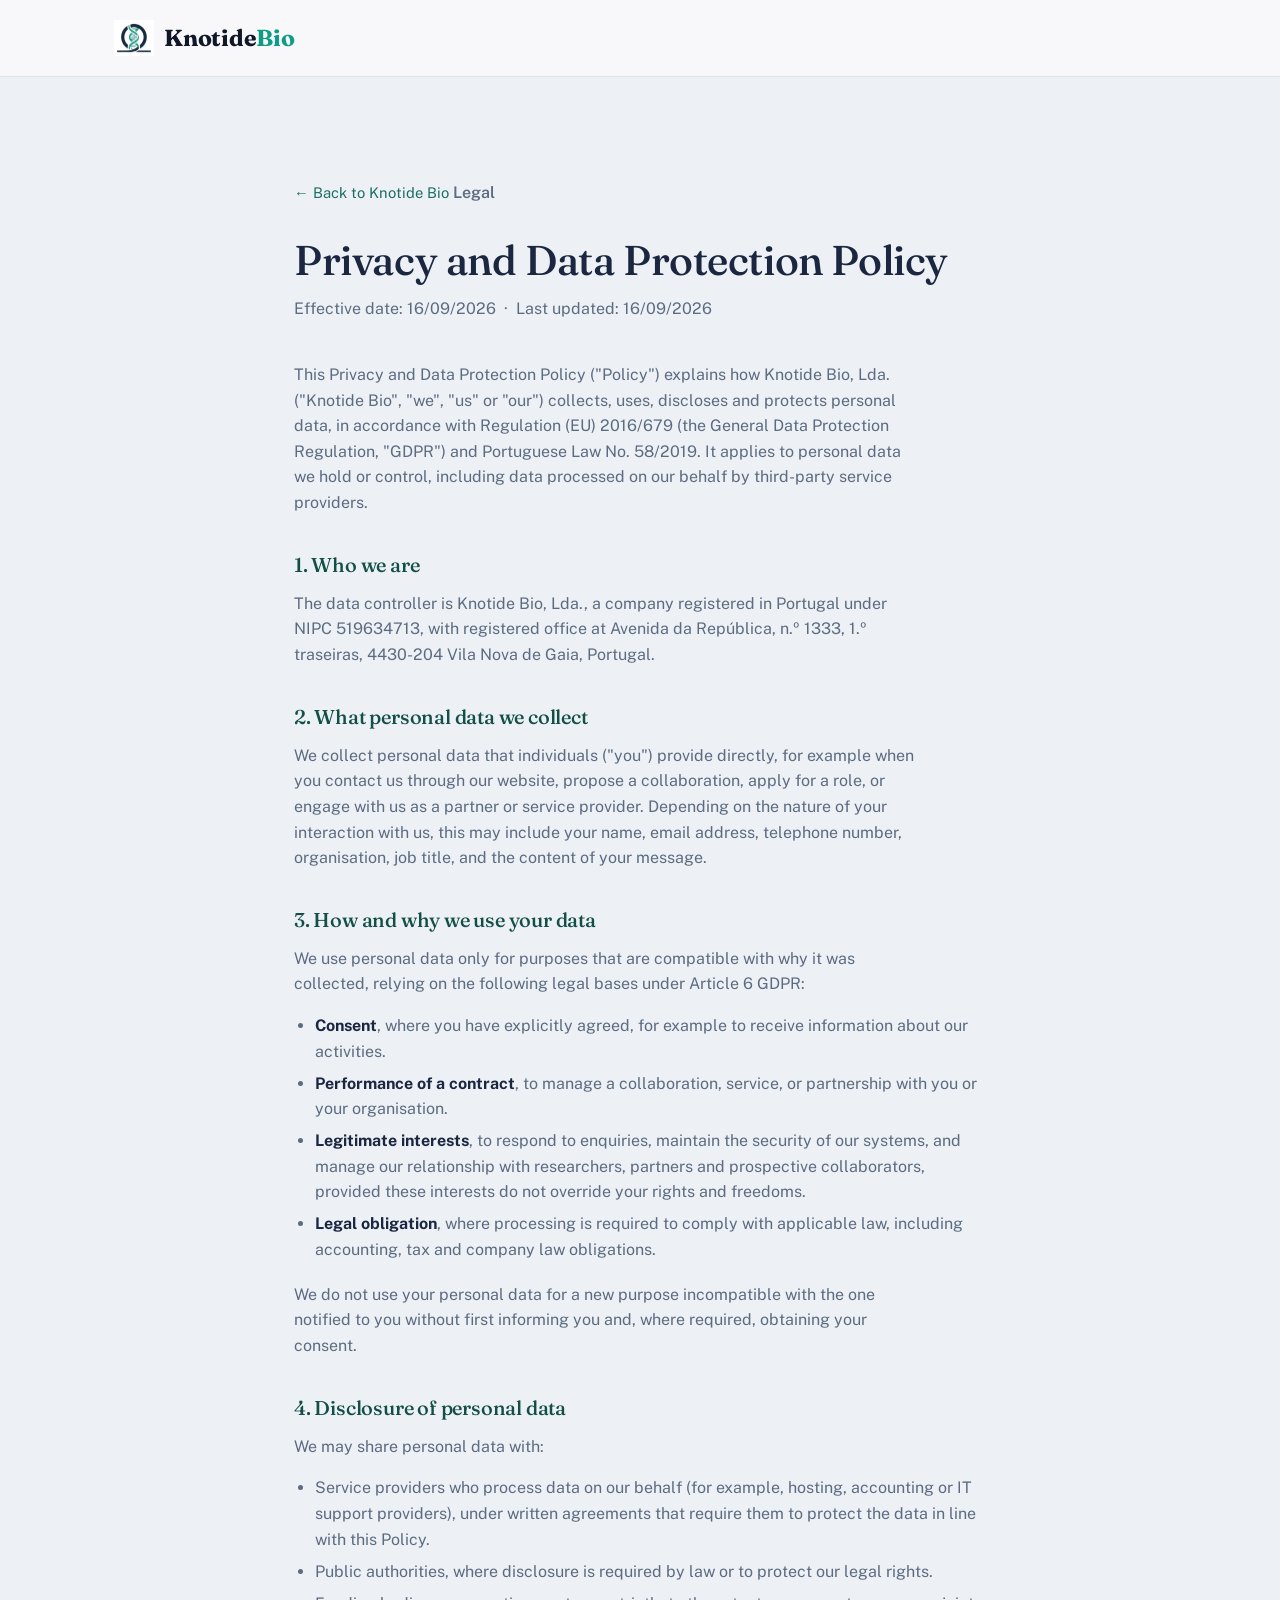
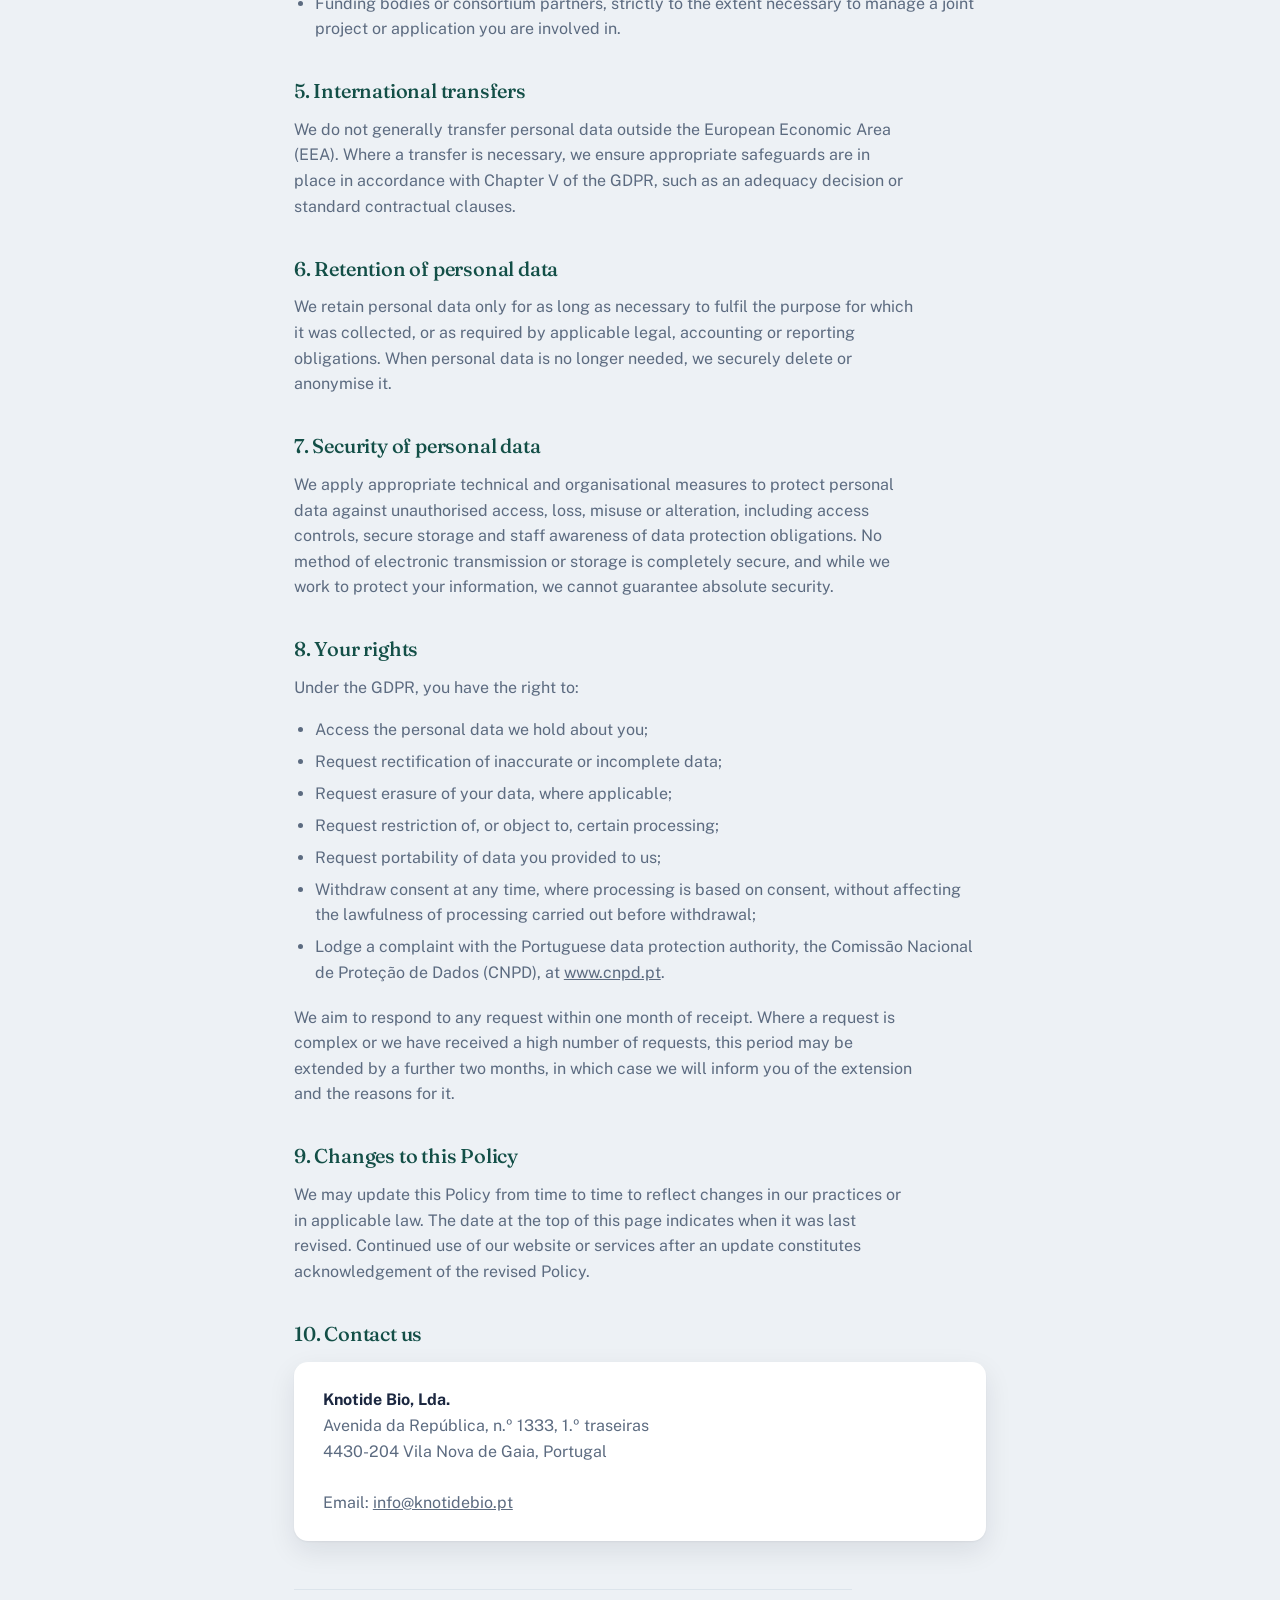
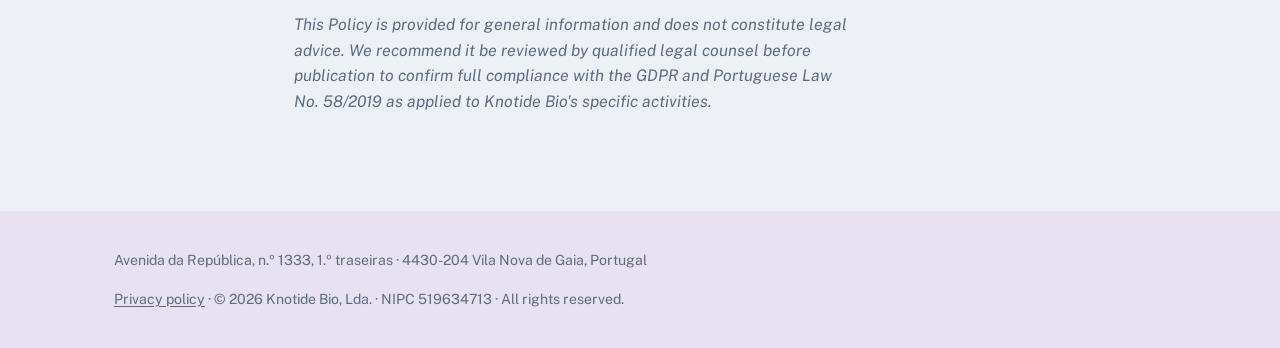
==== privacy.html @ e9abda82 "Add files via upload" ====
<!DOCTYPE html>
<html lang="en">
<head>
<meta charset="UTF-8">
<meta name="viewport" content="width=device-width, initial-scale=1.0">
<title>Privacy Policy | Knotide Bio</title>
<meta name="robots" content="noindex">
<link rel="preconnect" href="https://fonts.googleapis.com">
<link rel="preconnect" href="https://fonts.gstatic.com" crossorigin>
<link href="https://fonts.googleapis.com/css2?family=Fraunces:opsz,wght@9..144,400;9..144,500;9..144,600&family=Public+Sans:wght@400;500;600;700&display=swap" rel="stylesheet">
<link rel="stylesheet" href="styles.css">
<link rel="icon" type="image/png" href="[data-uri]">
<style>
  .legal-page { padding-top: clamp(140px, 18vw, 180px); padding-bottom: 80px; }
  .legal-page .container { max-width: 820px; }
  .legal-page h1 { font-size: clamp(2rem, 4vw, 2.6rem); margin-bottom: 0.3em; }
  .legal-meta { color: var(--slate); font-size: 0.92rem; margin-bottom: 2.5rem; }
  .legal-page h2 { font-size: 1.25rem; margin-top: 2.4rem; margin-bottom: 0.7em; color: var(--accent-dark); }
  .legal-page p, .legal-page li { color: var(--slate); font-size: 1rem; }
  .legal-page ul { padding-left: 1.3rem; margin-bottom: 1.2rem; }
  .legal-page li { margin-bottom: 0.4em; max-width: none; }
  .legal-page strong { color: var(--ink); }
  .legal-back { display: inline-block; margin-bottom: 2rem; font-size: 0.92rem; color: var(--accent); text-decoration: none; }
  .legal-back:hover { text-decoration: underline; }
  .legal-contact-box {
    background: var(--card);
    box-shadow: var(--shadow);
    border-radius: 14px;
    padding: 1.6rem 1.8rem;
    margin-top: 1rem;
  }
  .legal-contact-box p { margin: 0; }
  .legal-disclaimer { font-size: 0.85rem; font-style: italic; margin-top: 3rem; border-top: 1px solid var(--line); padding-top: 1.4rem; }
</style>
</head>
<body>

<header>
  <nav class="nav">
    <a href="index.html" class="logo">
      <img class="logo-icon" src="[data-uri]" alt="" aria-hidden="true">
      <span class="logo-word">Knotide<span class="logo-accent">Bio</span></span>
    </a>
  </nav>
</header>

<main>
  <section class="legal-page">
    <div class="container">
      <a href="index.html" class="legal-back">&larr; Back to Knotide Bio</a>
      <p class="section-label">Legal</p>
      <h1>Privacy and Data Protection Policy</h1>
      <p class="legal-meta">Effective date: 16/09/2026 &nbsp;&middot;&nbsp; Last updated: 16/09/2026</p>

      <p>This Privacy and Data Protection Policy ("Policy") explains how Knotide Bio, Lda. ("Knotide Bio", "we", "us" or "our") collects, uses, discloses and protects personal data, in accordance with Regulation (EU) 2016/679 (the General Data Protection Regulation, "GDPR") and Portuguese Law No. 58/2019. It applies to personal data we hold or control, including data processed on our behalf by third-party service providers.</p>

      <h2>1. Who we are</h2>
      <p>The data controller is Knotide Bio, Lda., a company registered in Portugal under NIPC 519634713, with registered office at Avenida da República, n.º 1333, 1.º traseiras, 4430-204 Vila Nova de Gaia, Portugal.</p>

      <h2>2. What personal data we collect</h2>
      <p>We collect personal data that individuals ("you") provide directly, for example when you contact us through our website, propose a collaboration, apply for a role, or engage with us as a partner or service provider. Depending on the nature of your interaction with us, this may include your name, email address, telephone number, organisation, job title, and the content of your message.</p>

      <h2>3. How and why we use your data</h2>
      <p>We use personal data only for purposes that are compatible with why it was collected, relying on the following legal bases under Article 6 GDPR:</p>
      <ul>
        <li><strong>Consent</strong>, where you have explicitly agreed, for example to receive information about our activities.</li>
        <li><strong>Performance of a contract</strong>, to manage a collaboration, service, or partnership with you or your organisation.</li>
        <li><strong>Legitimate interests</strong>, to respond to enquiries, maintain the security of our systems, and manage our relationship with researchers, partners and prospective collaborators, provided these interests do not override your rights and freedoms.</li>
        <li><strong>Legal obligation</strong>, where processing is required to comply with applicable law, including accounting, tax and company law obligations.</li>
      </ul>
      <p>We do not use your personal data for a new purpose incompatible with the one notified to you without first informing you and, where required, obtaining your consent.</p>

      <h2>4. Disclosure of personal data</h2>
      <p>We may share personal data with:</p>
      <ul>
        <li>Service providers who process data on our behalf (for example, hosting, accounting or IT support providers), under written agreements that require them to protect the data in line with this Policy.</li>
        <li>Public authorities, where disclosure is required by law or to protect our legal rights.</li>
        <li>Funding bodies or consortium partners, strictly to the extent necessary to manage a joint project or application you are involved in.</li>
      </ul>

      <h2>5. International transfers</h2>
      <p>We do not generally transfer personal data outside the European Economic Area (EEA). Where a transfer is necessary, we ensure appropriate safeguards are in place in accordance with Chapter V of the GDPR, such as an adequacy decision or standard contractual clauses.</p>

      <h2>6. Retention of personal data</h2>
      <p>We retain personal data only for as long as necessary to fulfil the purpose for which it was collected, or as required by applicable legal, accounting or reporting obligations. When personal data is no longer needed, we securely delete or anonymise it.</p>

      <h2>7. Security of personal data</h2>
      <p>We apply appropriate technical and organisational measures to protect personal data against unauthorised access, loss, misuse or alteration, including access controls, secure storage and staff awareness of data protection obligations. No method of electronic transmission or storage is completely secure, and while we work to protect your information, we cannot guarantee absolute security.</p>

      <h2>8. Your rights</h2>
      <p>Under the GDPR, you have the right to:</p>
      <ul>
        <li>Access the personal data we hold about you;</li>
        <li>Request rectification of inaccurate or incomplete data;</li>
        <li>Request erasure of your data, where applicable;</li>
        <li>Request restriction of, or object to, certain processing;</li>
        <li>Request portability of data you provided to us;</li>
        <li>Withdraw consent at any time, where processing is based on consent, without affecting the lawfulness of processing carried out before withdrawal;</li>
        <li>Lodge a complaint with the Portuguese data protection authority, the Comiss&atilde;o Nacional de Prote&ccedil;&atilde;o de Dados (CNPD), at <a href="https://www.cnpd.pt" target="_blank" rel="noopener">www.cnpd.pt</a>.</li>
      </ul>
      <p>We aim to respond to any request within one month of receipt. Where a request is complex or we have received a high number of requests, this period may be extended by a further two months, in which case we will inform you of the extension and the reasons for it.</p>

      <h2>9. Changes to this Policy</h2>
      <p>We may update this Policy from time to time to reflect changes in our practices or in applicable law. The date at the top of this page indicates when it was last revised. Continued use of our website or services after an update constitutes acknowledgement of the revised Policy.</p>

      <h2>10. Contact us</h2>
      <div class="legal-contact-box">
        <p><strong>Knotide Bio, Lda.</strong><br>
        Avenida da Rep&uacute;blica, n.&ordm; 1333, 1.&ordm; traseiras<br>
        4430-204 Vila Nova de Gaia, Portugal<br><br>
        Email: <a href="mailto:info@knotidebio.pt">info@knotidebio.pt</a></p>
      </div>

      <p class="legal-disclaimer">This Policy is provided for general information and does not constitute legal advice. We recommend it be reviewed by qualified legal counsel before publication to confirm full compliance with the GDPR and Portuguese Law No. 58/2019 as applied to Knotide Bio's specific activities.</p>
    </div>
  </section>
</main>

<footer>
  <div class="container">
    <span>Avenida da Rep&uacute;blica, n.&ordm; 1333, 1.&ordm; traseiras &middot; 4430-204 Vila Nova de Gaia, Portugal</span>
    <span><a href="privacy.html">Privacy policy</a> &middot; &copy; 2026 Knotide Bio, Lda. &middot; NIPC 519634713 &middot; All rights reserved.</span>
  </div>
</footer>

</body>
</html>
---- styles.css ----
/* ============================================================
   Knotide Bio — stylesheet
   Palette: soft pastel blue/lavender, navy text and buttons,
   deep teal used only as a small accent. Typography: Fraunces
   (display) + Public Sans (text/UI).
   ============================================================ */

:root {
  --ink:        #1B2740;   /* deep navy — headings, primary text */
  --ink-deep:   #101828;   /* near-black navy — buttons */
  --ink-soft:   #2A3A57;
  --paper:      #EDF1F5;   /* base — light cool grey, more contrast against white cards */
  --paper-dim:  #E1EAF0;   /* pale blue tint */
  --paper-mint: #E7E1F1;   /* pale lavender tint */
  --card:       #FFFFFF;
  --accent:     #1B6E63;   /* teal — small accents/labels only */
  --accent-bright: #0F9C86; /* vivid teal — logo, nav highlights */
  --accent-dark:#134F47;
  --mint:       #9FCBBE;
  --slate:      #5C6B80;
  --slate-on-ink: #5C6B80;
  --line:       #DCE4EB;
  --line-on-ink: #DCE4EB;
  --shadow: 0 1px 2px rgba(16,24,40,0.05), 0 10px 28px rgba(16,24,40,0.09);

  --font-display: "Fraunces", Georgia, serif;
  --font-body: "Public Sans", -apple-system, BlinkMacSystemFont, "Segoe UI", sans-serif;

  --max-w: 1180px;
  --gutter: clamp(24px, 5vw, 64px);
}

* { box-sizing: border-box; }
html { scroll-behavior: smooth; }

@media (prefers-reduced-motion: reduce) {
  html { scroll-behavior: auto; }
  * { animation-duration: 0.001ms !important; animation-iteration-count: 1 !important; transition-duration: 0.001ms !important; }
}

body {
  margin: 0;
  font-family: var(--font-body);
  background: var(--paper);
  color: var(--ink);
  font-size: 16px;
  line-height: 1.6;
  -webkit-font-smoothing: antialiased;
}

h1, h2, h3, h4 {
  font-family: var(--font-display);
  font-weight: 500;
  line-height: 1.14;
  margin: 0 0 0.5em;
  letter-spacing: -0.01em;
  color: var(--ink);
}

p { margin: 0 0 1em; max-width: 62ch; text-align: left; }
a { color: inherit; }

.container {
  max-width: var(--max-w);
  margin: 0 auto;
  padding: 0 var(--gutter);
}

section { padding: clamp(72px, 11vw, 128px) 0; }

.section-label {
  display: inline-block;
  font-size: 0.9rem;
  color: var(--accent);
  font-weight: 600;
  margin-bottom: 0.9em;
  letter-spacing: 0.01em;
}

.section-head {
  max-width: 640px;
  margin-bottom: 3rem;
}
.section-head h2 { font-size: clamp(1.7rem, 3.2vw, 2.5rem); }
.section-head p { color: var(--slate); font-size: 1.08rem; }

.on-ink {
  background-image:
    radial-gradient(circle at 1px 1px, rgba(27,110,99,0.10) 1px, transparent 0),
    linear-gradient(var(--paper-dim), var(--paper-dim));
  background-size: 26px 26px, 100% 100%;
}
.on-ink-soft { background: var(--paper-mint); }

/* ---------- Header ---------- */
header {
  position: fixed;
  top: 0; left: 0; right: 0;
  z-index: 100;
  background: rgba(249, 250, 252, 0.85);
  backdrop-filter: blur(6px);
  border-bottom: 1px solid var(--line);
}
.nav {
  display: flex;
  align-items: center;
  justify-content: space-between;
  padding: 18px var(--gutter);
  max-width: var(--max-w);
  margin: 0 auto;
}
.logo {
  display: flex;
  align-items: center;
  gap: 10px;
  font-family: var(--font-display);
  font-size: 1.45rem;
  font-weight: 700;
  color: var(--ink-deep);
  text-decoration: none;
  letter-spacing: -0.01em;
}
.logo-icon { width: 40px; height: 40px; flex-shrink: 0; object-fit: contain; }
.logo-accent { color: var(--accent-bright); }

.nav-links {
  display: flex;
  gap: 2.1rem;
  list-style: none;
  margin: 0; padding: 0;
}
.nav-links a {
  color: var(--ink-deep);
  font-weight: 600;
  text-decoration: none;
  font-size: 0.97rem;
  transition: color 0.15s ease;
}
.nav-links a:hover { color: var(--accent-bright); }

.nav-cta {
  background: var(--ink-deep);
  color: #fff;
  padding: 10px 22px;
  border-radius: 100px;
  text-decoration: none;
  font-size: 0.92rem;
  font-weight: 600;
  transition: background 0.15s ease;
}
.nav-cta:hover { background: var(--ink-soft); }

.nav-toggle { display: none; }

/* ---------- Hero ---------- */
.hero {
  background-image:
    radial-gradient(circle at 1px 1px, rgba(27,110,99,0.14) 1px, transparent 0),
    linear-gradient(135deg, #EEF3F8 0%, #ECEAF4 55%, #F2EEF6 100%);
  background-size: 26px 26px, 100% 100%;
  padding-top: clamp(150px, 20vw, 210px);
  padding-bottom: clamp(64px, 10vw, 96px);
  position: relative;
  overflow: hidden;
}
.hero .container {
  display: grid;
  grid-template-columns: 1.15fr 0.85fr;
  gap: clamp(32px, 6vw, 72px);
  align-items: center;
}
.hero-eyebrow {
  font-size: 0.92rem;
  color: var(--accent);
  font-weight: 600;
  margin-bottom: 1.1em;
}
.hero h1 {
  font-size: clamp(2.3rem, 4.6vw, 3.6rem);
  color: var(--ink);
  max-width: 16ch;
}
.hero-sub {
  color: var(--slate);
  font-size: 1.15rem;
  max-width: 46ch;
  margin-bottom: 2rem;
}
.hero-ctas { display: flex; gap: 1rem; flex-wrap: wrap; }

.btn {
  display: inline-block;
  padding: 13px 28px;
  border-radius: 100px;
  text-decoration: none;
  font-size: 0.95rem;
  font-weight: 600;
  transition: transform 0.15s ease, background 0.15s ease, border-color 0.15s ease;
}
.btn-primary { background: var(--ink-deep); color: #fff; }
.btn-primary:hover { background: var(--ink-soft); }
.btn-ghost {
  background: transparent;
  color: var(--ink);
  border: 1px solid var(--line);
}
.btn-ghost:hover { border-color: var(--ink); }

.hero-art { position: relative; }
.hero-art svg { width: 100%; height: auto; display: block; }

.molecule-path {
  fill: none;
  stroke: var(--accent);
  stroke-width: 1.6;
  stroke-linecap: round;
  stroke-dasharray: 900;
  stroke-dashoffset: 900;
  animation: draw 2.6s cubic-bezier(.4,0,.2,1) forwards;
  animation-delay: 0.3s;
}
.molecule-path.alt { stroke: var(--ink); opacity: 0.55; animation-delay: 0.7s; }
.molecule-dot {
  fill: var(--accent-dark);
  opacity: 0;
  animation: fadein 0.6s ease forwards;
  animation-delay: 2.2s;
}
@keyframes draw { to { stroke-dashoffset: 0; } }
@keyframes fadein { to { opacity: 1; } }

/* ---------- Stats band ---------- */
.stats {
  padding: 40px 0;
}
.stats .container {
  display: grid;
  grid-template-columns: repeat(3, 1fr);
  gap: 2rem;
}
.stat-num {
  font-family: var(--font-display);
  font-size: clamp(1.6rem, 3vw, 2.2rem);
  color: var(--accent);
}
.stat-label { color: var(--slate); font-size: 0.92rem; max-width: 26ch; }

/* ---------- Challenge ---------- */
.desafio .container {
  display: grid;
  grid-template-columns: 1fr 1fr;
  gap: clamp(32px, 6vw, 80px);
  align-items: stretch;
}
.desafio p { color: var(--slate); font-size: 1.05rem; }
.desafio-photo {
  border-radius: 14px;
  min-height: 260px;
}
.callout {
  border-left: 3px solid var(--accent);
  background: var(--card);
  box-shadow: var(--shadow);
  border-radius: 0 14px 14px 0;
  padding: 1.6rem 1.8rem;
  margin-top: 1.6rem;
}
.callout strong { display: block; font-family: var(--font-display); font-size: 1.25rem; margin-bottom: 0.2em; color: var(--ink); }
.callout span { color: var(--slate); font-size: 0.95rem; }

/* ---------- Photo treatment ---------- */
.photo-duotone {
  position: relative;
  overflow: hidden;
  background: var(--ink);
}
.photo-duotone img {
  width: 100%;
  height: 100%;
  display: block;
  object-fit: cover;
  filter: grayscale(1) contrast(1.08) brightness(1.03);
}
.photo-duotone::after {
  content: "";
  position: absolute;
  inset: 0;
  background: linear-gradient(135deg, rgba(15,156,134,0.62), rgba(19,28,43,0.72));
  mix-blend-mode: color;
}

.photo-band {
  position: relative;
  height: clamp(220px, 32vw, 380px);
}
.photo-band .photo-duotone { position: absolute; inset: 0; }
.photo-band-light { overflow: hidden; }
.photo-band-light img {
  position: absolute;
  inset: 0;
  width: 100%;
  height: 100%;
  object-fit: cover;
  display: block;
}
.band-scrim {
  position: absolute;
  inset: 0;
  background: linear-gradient(to top, rgba(16,24,40,0.62) 0%, rgba(16,24,40,0.08) 60%, transparent 100%);
}
.photo-band-caption {
  position: absolute;
  inset: 0;
  display: flex;
  align-items: flex-end;
  padding-bottom: clamp(1.4rem, 4vw, 2.6rem);
}
.photo-band-caption p {
  color: #F4F7F5;
  font-family: var(--font-display);
  font-size: clamp(1.3rem, 3vw, 1.9rem);
  margin: 0;
  max-width: 24ch;
}

/* ---------- Pipeline (real sequence — numbering is justified) ---------- */
.pipeline {
  list-style: none;
  margin: 0; padding: 0;
  display: grid;
  grid-template-columns: repeat(4, 1fr);
  gap: 1.1rem;
}
.pipeline li {
  background: var(--card);
  box-shadow: var(--shadow);
  border-radius: 14px;
  padding: 1.8rem 1.5rem;
}
.pipeline .num {
  font-family: var(--font-display);
  color: var(--accent);
  font-size: 1rem;
  margin-bottom: 1.2em;
}
.pipeline h3 { font-size: 1.15rem; margin-bottom: 0.4em; }
.pipeline p { color: var(--slate); font-size: 0.95rem; margin: 0; }

/* ---------- AI-guided design (within Platform section) ---------- */
.design-split {
  margin-top: 4rem;
  display: grid;
  grid-template-columns: 1fr 1fr;
  gap: clamp(32px, 6vw, 80px);
  align-items: center;
}
.design-copy h3 { font-size: 1.4rem; }
.design-copy p { color: var(--slate); font-size: 1.02rem; }

.molecule-frame {
  background: var(--card);
  box-shadow: var(--shadow);
  border-radius: 14px;
  aspect-ratio: 1 / 1;
  overflow: hidden;
}
#molecule-canvas { width: 100%; height: 100%; display: block; }
.molecule-caption {
  margin: 0.8rem 0 0;
  font-size: 0.82rem;
  color: var(--slate);
  font-style: italic;
  max-width: none;
}

/* ---------- Applications (three pillars — no numbering) ---------- */
.pilares {
  display: grid;
  grid-template-columns: repeat(3, 1fr);
  gap: clamp(24px, 4vw, 48px);
}
.pilar {
  background: var(--card);
  box-shadow: var(--shadow);
  border-radius: 14px;
  padding: 1.8rem 1.7rem;
  border-top: 3px solid var(--accent);
}
.pilar h3 { font-size: 1.2rem; }
.pilar p { color: var(--slate); font-size: 0.98rem; }

.foco-inicial {
  margin-top: 4rem;
  padding: 2.2rem clamp(1.6rem, 4vw, 2.8rem);
  background: var(--card);
  box-shadow: var(--shadow);
  border-radius: 14px;
  display: grid;
  grid-template-columns: auto 1fr;
  gap: 1.8rem;
  align-items: center;
}
.foco-tag {
  font-family: var(--font-display);
  font-size: 0.85rem;
  color: var(--accent);
  border: 1px solid var(--accent);
  padding: 6px 14px;
  border-radius: 100px;
  white-space: nowrap;
}
.foco-inicial p { margin: 0; color: var(--slate); font-size: 1rem; }
.foco-inicial em { color: var(--ink); font-style: italic; }

/* ---------- Species band ---------- */
.species-band {
  margin-top: 4rem;
  padding-top: 3rem;
  border-top: 1px solid var(--line);
}
.species-label {
  font-size: 0.85rem;
  color: var(--slate);
  font-weight: 600;
  letter-spacing: 0.03em;
  text-transform: uppercase;
  margin-bottom: 1.6rem;
}
.species-grid {
  display: grid;
  grid-template-columns: repeat(5, 1fr);
  gap: 1rem;
}
.species-item {
  background: var(--card);
  box-shadow: var(--shadow);
  border-radius: 14px;
  padding: 1.6rem 1rem;
  display: flex;
  flex-direction: column;
  align-items: center;
  gap: 0.7rem;
  text-align: center;
}
.species-item span {
  font-size: 0.92rem;
  font-weight: 600;
  color: var(--ink);
}
.species-icon {
  width: 38px;
  height: 38px;
  color: var(--accent);
  fill: none;
  stroke: currentColor;
  stroke-width: 2;
  stroke-linecap: round;
  stroke-linejoin: round;
}
.species-icon.paw { fill: currentColor; stroke: none; color: var(--accent); }
.species-photo {
  width: 100%;
  aspect-ratio: 1 / 1;
  border-radius: 10px;
}

/* ---------- Example in practice ---------- */
.example-panel {
  margin-top: 2.4rem;
  background: var(--card);
  box-shadow: var(--shadow);
  border-radius: 14px;
  padding: clamp(1.8rem, 4vw, 2.6rem);
}
.example-copy p { color: var(--slate); font-size: 1.02rem; margin-bottom: 0.9em; }
.example-copy p:last-child { margin-bottom: 0; }
.example-note { font-size: 0.95rem !important; color: var(--slate); }
.example-note em { color: var(--ink); font-style: italic; }
.example-copy .foco-tag { margin-bottom: 1rem; display: inline-block; }

/* ---------- Funding & partnerships ---------- */
.funding-panel {
  background: linear-gradient(135deg, #16281F 0%, #14212E 100%);
  border-radius: 20px;
  padding: clamp(2rem, 5vw, 3.2rem);
  display: grid;
  grid-template-columns: 1.3fr 1fr;
  gap: clamp(1.6rem, 4vw, 3rem);
  align-items: center;
}
.funding-copy .section-label { color: var(--mint); }
.funding-copy h2, .funding-copy p { color: #F4F7F5; }
.funding-copy p { color: #C7D3D0; max-width: 52ch; }
.funding-list {
  list-style: none;
  margin: 0; padding: 0;
  display: grid;
  gap: 0.7rem;
}
.funding-list li {
  background: rgba(255,255,255,0.06);
  border: 1px solid rgba(255,255,255,0.14);
  color: #EAF1EE;
  font-size: 0.95rem;
  font-weight: 600;
  padding: 0.8rem 1.1rem;
  border-radius: 10px;
}

/* ---------- Services (vertical white cards) ---------- */
.servicos-lista {
  list-style: none;
  margin: 0; padding: 0;
  display: flex;
  flex-direction: column;
  gap: 1rem;
}
.servicos-lista li {
  background: var(--card);
  box-shadow: var(--shadow);
  border-radius: 14px;
  padding: 1.8rem 2rem;
  border-left: 3px solid var(--accent);
}
.servicos-lista h3 { font-size: 1.12rem; margin: 0 0 0.4em; }
.servicos-lista p { color: var(--slate); margin: 0; font-size: 0.98rem; max-width: none; }

/* ---------- Team ---------- */
.team-stats {
  display: flex;
  flex-wrap: wrap;
  gap: 0.8rem;
  margin-bottom: 2.6rem;
}
.team-stat {
  background: var(--card);
  box-shadow: var(--shadow);
  padding: 10px 18px;
  border-radius: 100px;
  font-size: 0.9rem;
  color: var(--ink);
  font-weight: 600;
}
.team-stat span { color: var(--accent); }

.team-copy { max-width: 74ch; }
.team-copy p { color: var(--slate); font-size: 1.03rem; max-width: none; }

.expertise-block { margin: 3rem 0; }
.expertise-label {
  font-size: 0.85rem;
  color: var(--slate);
  font-weight: 600;
  letter-spacing: 0.03em;
  text-transform: uppercase;
  margin-bottom: 1.4rem;
}
.expertise-grid {
  display: grid;
  grid-template-columns: repeat(4, 1fr);
  gap: 1.1rem;
}
.expertise-item {
  background: var(--card);
  box-shadow: var(--shadow);
  border-radius: 14px;
  padding: 1.6rem 1.4rem;
  border-top: 3px solid var(--accent);
}
.expertise-item h3 {
  font-size: 0.92rem;
  text-transform: uppercase;
  letter-spacing: 0.02em;
  color: var(--ink);
  margin-bottom: 0.9em;
  margin-top: 0.4em;
}
.expertise-item ul { list-style: none; margin: 0; padding: 0; }
.expertise-item li {
  font-size: 0.9rem;
  color: var(--slate);
  padding: 0.4em 0;
  border-top: 1px solid var(--line);
}
.expertise-item li:first-child { border-top: none; }

/* ---------- Contact ---------- */
.contacto .container {
  display: grid;
  grid-template-columns: 1fr 1fr;
  gap: clamp(32px, 6vw, 80px);
}
.contacto-info p { color: var(--slate); }
.contacto-detail { margin-top: 2rem; }
.contacto-detail dt { color: var(--accent); font-size: 0.85rem; margin-bottom: 0.2em; }
.contacto-detail dd { margin: 0 0 1.4rem; color: var(--ink); font-size: 1.02rem; }

.contact-form {
  background: var(--card);
  box-shadow: var(--shadow);
  border-radius: 14px;
  padding: clamp(1.6rem, 4vw, 2.4rem);
}
.form-field { margin-bottom: 1.2rem; }
.form-field label { display: block; font-size: 0.88rem; color: var(--slate); margin-bottom: 0.45em; }
.form-field input,
.form-field textarea {
  width: 100%;
  background: var(--paper);
  border: 1px solid var(--line);
  color: var(--ink);
  padding: 12px 14px;
  font-family: var(--font-body);
  font-size: 0.98rem;
  border-radius: 2px;
}
.form-field textarea { min-height: 110px; resize: vertical; }
.form-field input:focus,
.form-field textarea:focus {
  outline: 2px solid var(--accent);
  outline-offset: 1px;
}
.form-note { font-size: 0.85rem; color: var(--slate); margin-top: 0.8rem; }

/* ---------- Footer ---------- */
footer {
  background: var(--paper-mint);
  color: var(--slate);
  padding: 2.4rem 0;
  font-size: 0.88rem;
}
footer .container {
  display: flex;
  justify-content: space-between;
  flex-wrap: wrap;
  gap: 1rem;
}
footer a { color: inherit; text-decoration: underline; text-underline-offset: 2px; }
footer a:hover { color: var(--accent); }

/* ---------- Keyboard focus ---------- */
a:focus-visible, button:focus-visible, input:focus-visible, textarea:focus-visible {
  outline: 2px solid var(--accent);
  outline-offset: 2px;
}

/* ---------- Responsive ---------- */
@media (max-width: 900px) {
  .hero .container { grid-template-columns: 1fr; }
  .hero-art { order: -1; max-width: 320px; }
  .stats .container { grid-template-columns: 1fr; gap: 1.4rem; }
  .desafio .container,
  .contacto .container,
  .design-split { grid-template-columns: 1fr; }
  .desafio-photo { min-height: 200px; }
  .pipeline { grid-template-columns: 1fr 1fr; }
  .pilares { grid-template-columns: 1fr; }
  .foco-inicial { grid-template-columns: 1fr; }
  .servicos-lista li { padding: 1.5rem 1.4rem; }
  .species-grid { grid-template-columns: repeat(3, 1fr); }
  .expertise-grid { grid-template-columns: 1fr 1fr; }
  .example-panel { grid-template-columns: 1fr; }
  .funding-panel { grid-template-columns: 1fr; }

  .nav-links { display: none; }
  .nav-cta { display: none; }
  .nav-toggle {
    display: block;
    background: none;
    border: 1px solid var(--line);
    color: var(--ink);
    padding: 8px 14px;
    border-radius: 3px;
    font-size: 0.85rem;
  }
  .nav-links.open {
    display: flex;
    flex-direction: column;
    position: absolute;
    top: 100%; left: 0; right: 0;
    background: var(--paper);
    padding: 1.4rem var(--gutter) 2rem;
    gap: 1.2rem;
    border-bottom: 1px solid var(--line);
  }
}

@media (max-width: 560px) {
  .pipeline { grid-template-columns: 1fr; }
  .species-grid { grid-template-columns: repeat(2, 1fr); }
  .expertise-grid { grid-template-columns: 1fr; }
}
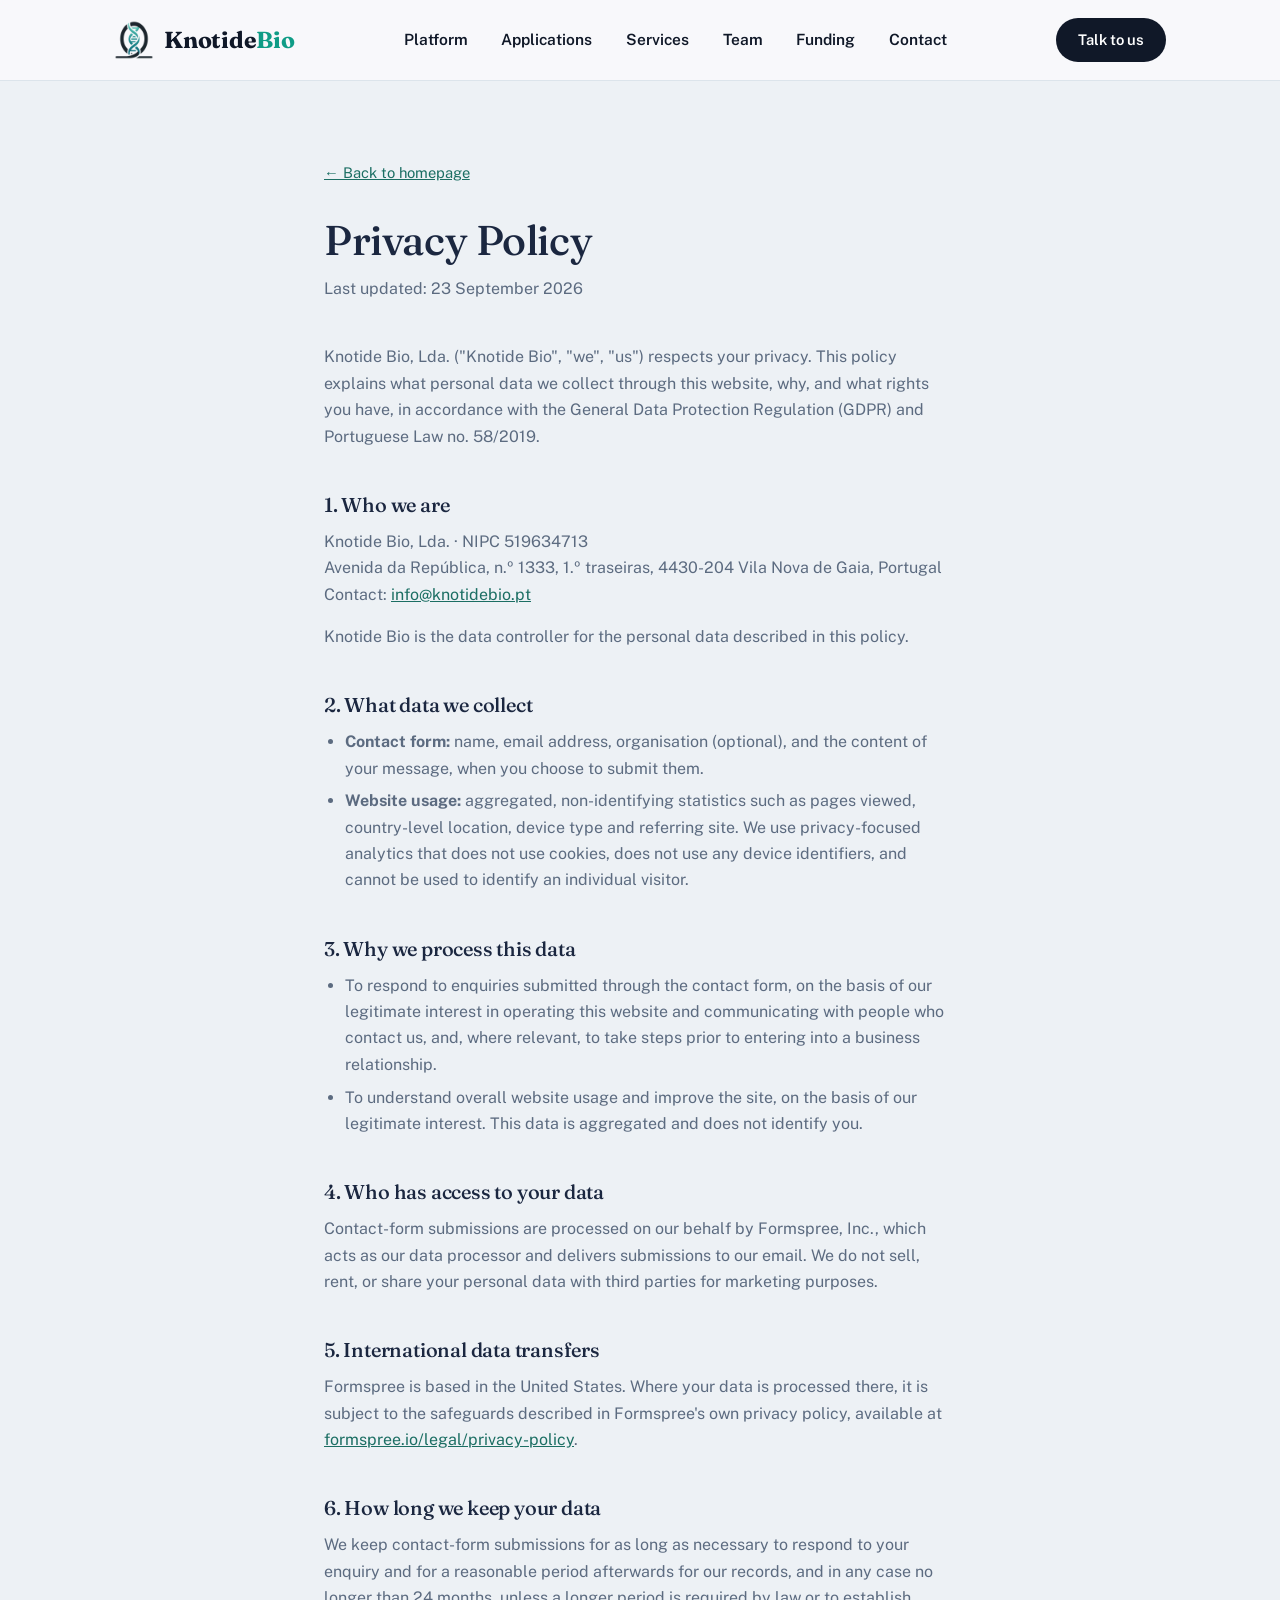
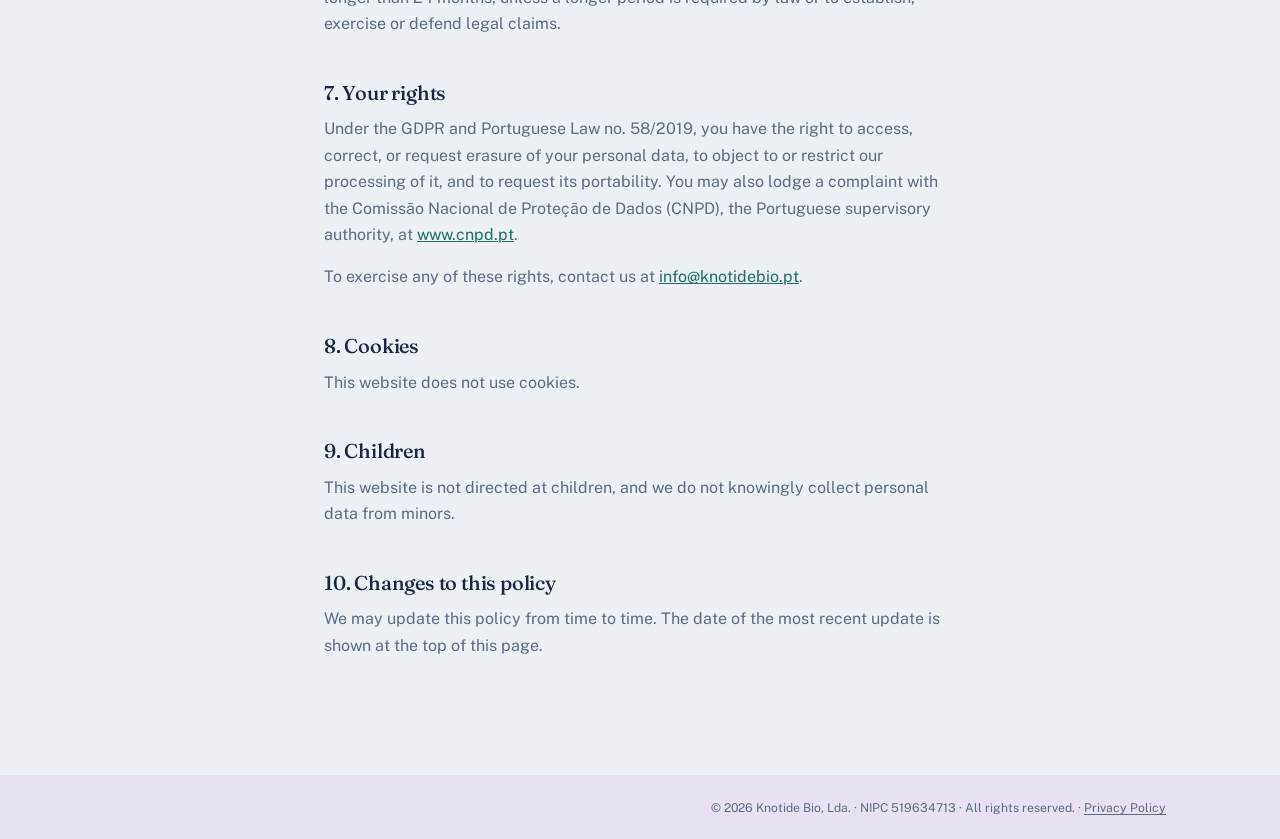
==== commit 766a4ffb: "Add files via upload" ====
--- a/privacy.html
+++ b/privacy.html
@@ -4,124 +4,106 @@
 <meta charset="UTF-8">
 <meta name="viewport" content="width=device-width, initial-scale=1.0">
 <title>Privacy Policy | Knotide Bio</title>
-<meta name="robots" content="noindex">
+<meta name="description" content="How Knotide Bio, Lda. collects, uses and protects personal data submitted through this website, in accordance with the GDPR and Portuguese Law no. 58/2019.">
+<meta name="robots" content="noindex, follow">
+<link rel="icon" type="image/png" href="images/favicon.png">
 <link rel="preconnect" href="https://fonts.googleapis.com">
 <link rel="preconnect" href="https://fonts.gstatic.com" crossorigin>
 <link href="https://fonts.googleapis.com/css2?family=Fraunces:opsz,wght@9..144,400;9..144,500;9..144,600&family=Public+Sans:wght@400;500;600;700&display=swap" rel="stylesheet">
 <link rel="stylesheet" href="styles.css">
-<link rel="icon" type="image/png" href="[data-uri]">
 <style>
-  .legal-page { padding-top: clamp(140px, 18vw, 180px); padding-bottom: 80px; }
-  .legal-page .container { max-width: 820px; }
-  .legal-page h1 { font-size: clamp(2rem, 4vw, 2.6rem); margin-bottom: 0.3em; }
-  .legal-meta { color: var(--slate); font-size: 0.92rem; margin-bottom: 2.5rem; }
-  .legal-page h2 { font-size: 1.25rem; margin-top: 2.4rem; margin-bottom: 0.7em; color: var(--accent-dark); }
-  .legal-page p, .legal-page li { color: var(--slate); font-size: 1rem; }
-  .legal-page ul { padding-left: 1.3rem; margin-bottom: 1.2rem; }
-  .legal-page li { margin-bottom: 0.4em; max-width: none; }
-  .legal-page strong { color: var(--ink); }
-  .legal-back { display: inline-block; margin-bottom: 2rem; font-size: 0.92rem; color: var(--accent); text-decoration: none; }
-  .legal-back:hover { text-decoration: underline; }
-  .legal-contact-box {
-    background: var(--card);
-    box-shadow: var(--shadow);
-    border-radius: 14px;
-    padding: 1.6rem 1.8rem;
-    margin-top: 1rem;
-  }
-  .legal-contact-box p { margin: 0; }
-  .legal-disclaimer { font-size: 0.85rem; font-style: italic; margin-top: 3rem; border-top: 1px solid var(--line); padding-top: 1.4rem; }
+  .legal-wrap { max-width: 760px; margin: 0 auto; padding: clamp(120px, 14vw, 160px) var(--gutter) 100px; }
+  .legal-wrap h1 { font-size: clamp(2rem, 4vw, 2.6rem); margin: 0 0 0.3em; }
+  .legal-updated { color: var(--slate); font-size: 0.92rem; margin-bottom: 2.6rem; }
+  .legal-wrap h2 { font-size: 1.25rem; margin: 2.2em 0 0.6em; }
+  .legal-wrap p, .legal-wrap li { color: var(--slate); font-size: 1rem; line-height: 1.65; max-width: none; }
+  .legal-wrap ul { padding-left: 1.3em; margin: 0.6em 0; }
+  .legal-wrap li { margin-bottom: 0.4em; }
+  .legal-wrap a { color: var(--accent); }
+  .legal-back { display: inline-block; margin-bottom: 2rem; font-size: 0.92rem; }
 </style>
+<script defer src="https://static.cloudflareinsights.com/beacon.min.js" data-cf-beacon='{"token": "SUBSTITUIR_PELO_TEU_TOKEN"}'></script>
 </head>
 <body>
+<div class="side-deco side-deco-left" aria-hidden="true"></div>
+<div class="side-deco side-deco-right" aria-hidden="true"></div>
+
 
 <header>
   <nav class="nav">
     <a href="index.html" class="logo">
-      <img class="logo-icon" src="[data-uri]" alt="" aria-hidden="true">
+      <img class="logo-icon" src="images/logo-mark.webp" alt="" aria-hidden="true">
       <span class="logo-word">Knotide<span class="logo-accent">Bio</span></span>
     </a>
+    <ul class="nav-links" id="navLinks">
+      <li><a href="index.html#platform">Platform</a></li>
+      <li><a href="index.html#applications">Applications</a></li>
+      <li><a href="index.html#services">Services</a></li>
+      <li><a href="index.html#team">Team</a></li>
+      <li><a href="index.html#funding">Funding</a></li>
+      <li><a href="index.html#contact">Contact</a></li>
+    </ul>
+    <a href="index.html#contact" class="nav-cta">Talk to us</a>
+    <button class="nav-toggle" id="navToggle" aria-expanded="false" aria-controls="navLinks">Menu</button>
   </nav>
 </header>
 
 <main>
-  <section class="legal-page">
-    <div class="container">
-      <a href="index.html" class="legal-back">&larr; Back to Knotide Bio</a>
-      <p class="section-label">Legal</p>
-      <h1>Privacy and Data Protection Policy</h1>
-      <p class="legal-meta">Effective date: 16/09/2026 &nbsp;&middot;&nbsp; Last updated: 16/09/2026</p>
+  <div class="legal-wrap">
+    <a href="index.html" class="legal-back">&larr; Back to homepage</a>
+    <h1>Privacy Policy</h1>
+    <p class="legal-updated">Last updated: 23 September 2026</p>
 
-      <p>This Privacy and Data Protection Policy ("Policy") explains how Knotide Bio, Lda. ("Knotide Bio", "we", "us" or "our") collects, uses, discloses and protects personal data, in accordance with Regulation (EU) 2016/679 (the General Data Protection Regulation, "GDPR") and Portuguese Law No. 58/2019. It applies to personal data we hold or control, including data processed on our behalf by third-party service providers.</p>
+    <p>Knotide Bio, Lda. ("Knotide Bio", "we", "us") respects your privacy. This policy explains what personal data we collect through this website, why, and what rights you have, in accordance with the General Data Protection Regulation (GDPR) and Portuguese Law no. 58/2019.</p>
 
-      <h2>1. Who we are</h2>
-      <p>The data controller is Knotide Bio, Lda., a company registered in Portugal under NIPC 519634713, with registered office at Avenida da República, n.º 1333, 1.º traseiras, 4430-204 Vila Nova de Gaia, Portugal.</p>
+    <h2>1. Who we are</h2>
+    <p>Knotide Bio, Lda. &middot; NIPC 519634713<br>
+    Avenida da Rep&uacute;blica, n.&ordm; 1333, 1.&ordm; traseiras, 4430-204 Vila Nova de Gaia, Portugal<br>
+    Contact: <a href="mailto:info@knotidebio.pt">info@knotidebio.pt</a></p>
+    <p>Knotide Bio is the data controller for the personal data described in this policy.</p>
 
-      <h2>2. What personal data we collect</h2>
-      <p>We collect personal data that individuals ("you") provide directly, for example when you contact us through our website, propose a collaboration, apply for a role, or engage with us as a partner or service provider. Depending on the nature of your interaction with us, this may include your name, email address, telephone number, organisation, job title, and the content of your message.</p>
+    <h2>2. What data we collect</h2>
+    <ul>
+      <li><strong>Contact form:</strong> name, email address, organisation (optional), and the content of your message, when you choose to submit them.</li>
+      <li><strong>Website usage:</strong> aggregated, non-identifying statistics such as pages viewed, country-level location, device type and referring site. We use privacy-focused analytics that does not use cookies, does not use any device identifiers, and cannot be used to identify an individual visitor.</li>
+    </ul>
 
-      <h2>3. How and why we use your data</h2>
-      <p>We use personal data only for purposes that are compatible with why it was collected, relying on the following legal bases under Article 6 GDPR:</p>
-      <ul>
-        <li><strong>Consent</strong>, where you have explicitly agreed, for example to receive information about our activities.</li>
-        <li><strong>Performance of a contract</strong>, to manage a collaboration, service, or partnership with you or your organisation.</li>
-        <li><strong>Legitimate interests</strong>, to respond to enquiries, maintain the security of our systems, and manage our relationship with researchers, partners and prospective collaborators, provided these interests do not override your rights and freedoms.</li>
-        <li><strong>Legal obligation</strong>, where processing is required to comply with applicable law, including accounting, tax and company law obligations.</li>
-      </ul>
-      <p>We do not use your personal data for a new purpose incompatible with the one notified to you without first informing you and, where required, obtaining your consent.</p>
+    <h2>3. Why we process this data</h2>
+    <ul>
+      <li>To respond to enquiries submitted through the contact form, on the basis of our legitimate interest in operating this website and communicating with people who contact us, and, where relevant, to take steps prior to entering into a business relationship.</li>
+      <li>To understand overall website usage and improve the site, on the basis of our legitimate interest. This data is aggregated and does not identify you.</li>
+    </ul>
 
-      <h2>4. Disclosure of personal data</h2>
-      <p>We may share personal data with:</p>
-      <ul>
-        <li>Service providers who process data on our behalf (for example, hosting, accounting or IT support providers), under written agreements that require them to protect the data in line with this Policy.</li>
-        <li>Public authorities, where disclosure is required by law or to protect our legal rights.</li>
-        <li>Funding bodies or consortium partners, strictly to the extent necessary to manage a joint project or application you are involved in.</li>
-      </ul>
+    <h2>4. Who has access to your data</h2>
+    <p>Contact-form submissions are processed on our behalf by Formspree, Inc., which acts as our data processor and delivers submissions to our email. We do not sell, rent, or share your personal data with third parties for marketing purposes.</p>
 
-      <h2>5. International transfers</h2>
-      <p>We do not generally transfer personal data outside the European Economic Area (EEA). Where a transfer is necessary, we ensure appropriate safeguards are in place in accordance with Chapter V of the GDPR, such as an adequacy decision or standard contractual clauses.</p>
+    <h2>5. International data transfers</h2>
+    <p>Formspree is based in the United States. Where your data is processed there, it is subject to the safeguards described in Formspree's own privacy policy, available at <a href="https://formspree.io/legal/privacy-policy/" target="_blank" rel="noopener">formspree.io/legal/privacy-policy</a>.</p>
 
-      <h2>6. Retention of personal data</h2>
-      <p>We retain personal data only for as long as necessary to fulfil the purpose for which it was collected, or as required by applicable legal, accounting or reporting obligations. When personal data is no longer needed, we securely delete or anonymise it.</p>
+    <h2>6. How long we keep your data</h2>
+    <p>We keep contact-form submissions for as long as necessary to respond to your enquiry and for a reasonable period afterwards for our records, and in any case no longer than 24 months, unless a longer period is required by law or to establish, exercise or defend legal claims.</p>
 
-      <h2>7. Security of personal data</h2>
-      <p>We apply appropriate technical and organisational measures to protect personal data against unauthorised access, loss, misuse or alteration, including access controls, secure storage and staff awareness of data protection obligations. No method of electronic transmission or storage is completely secure, and while we work to protect your information, we cannot guarantee absolute security.</p>
+    <h2>7. Your rights</h2>
+    <p>Under the GDPR and Portuguese Law no. 58/2019, you have the right to access, correct, or request erasure of your personal data, to object to or restrict our processing of it, and to request its portability. You may also lodge a complaint with the Comiss&atilde;o Nacional de Prote&ccedil;&atilde;o de Dados (CNPD), the Portuguese supervisory authority, at <a href="https://www.cnpd.pt" target="_blank" rel="noopener">www.cnpd.pt</a>.</p>
+    <p>To exercise any of these rights, contact us at <a href="mailto:info@knotidebio.pt">info@knotidebio.pt</a>.</p>
 
-      <h2>8. Your rights</h2>
-      <p>Under the GDPR, you have the right to:</p>
-      <ul>
-        <li>Access the personal data we hold about you;</li>
-        <li>Request rectification of inaccurate or incomplete data;</li>
-        <li>Request erasure of your data, where applicable;</li>
-        <li>Request restriction of, or object to, certain processing;</li>
-        <li>Request portability of data you provided to us;</li>
-        <li>Withdraw consent at any time, where processing is based on consent, without affecting the lawfulness of processing carried out before withdrawal;</li>
-        <li>Lodge a complaint with the Portuguese data protection authority, the Comiss&atilde;o Nacional de Prote&ccedil;&atilde;o de Dados (CNPD), at <a href="https://www.cnpd.pt" target="_blank" rel="noopener">www.cnpd.pt</a>.</li>
-      </ul>
-      <p>We aim to respond to any request within one month of receipt. Where a request is complex or we have received a high number of requests, this period may be extended by a further two months, in which case we will inform you of the extension and the reasons for it.</p>
+    <h2>8. Cookies</h2>
+    <p>This website does not use cookies.</p>
 
-      <h2>9. Changes to this Policy</h2>
-      <p>We may update this Policy from time to time to reflect changes in our practices or in applicable law. The date at the top of this page indicates when it was last revised. Continued use of our website or services after an update constitutes acknowledgement of the revised Policy.</p>
+    <h2>9. Children</h2>
+    <p>This website is not directed at children, and we do not knowingly collect personal data from minors.</p>
 
-      <h2>10. Contact us</h2>
-      <div class="legal-contact-box">
-        <p><strong>Knotide Bio, Lda.</strong><br>
-        Avenida da Rep&uacute;blica, n.&ordm; 1333, 1.&ordm; traseiras<br>
-        4430-204 Vila Nova de Gaia, Portugal<br><br>
-        Email: <a href="mailto:info@knotidebio.pt">info@knotidebio.pt</a></p>
-      </div>
-
-      <p class="legal-disclaimer">This Policy is provided for general information and does not constitute legal advice. We recommend it be reviewed by qualified legal counsel before publication to confirm full compliance with the GDPR and Portuguese Law No. 58/2019 as applied to Knotide Bio's specific activities.</p>
-    </div>
-  </section>
+    <h2>10. Changes to this policy</h2>
+    <p>We may update this policy from time to time. The date of the most recent update is shown at the top of this page.</p>
+  </div>
 </main>
 
 <footer>
   <div class="container">
-    <span>Avenida da Rep&uacute;blica, n.&ordm; 1333, 1.&ordm; traseiras &middot; 4430-204 Vila Nova de Gaia, Portugal</span>
-    <span><a href="privacy.html">Privacy policy</a> &middot; &copy; 2026 Knotide Bio, Lda. &middot; NIPC 519634713 &middot; All rights reserved.</span>
+    <span class="footer-copy">&copy; <span id="year"></span> Knotide Bio, Lda. &middot; NIPC 519634713 &middot; All rights reserved. &middot; <a href="privacy.html" class="footer-link">Privacy Policy</a></span>
   </div>
 </footer>
 
+<script src="script.js"></script>
 </body>
 </html>
--- a/styles.css
+++ b/styles.css
@@ -66,7 +66,8 @@
   padding: 0 var(--gutter);
 }
 
-section { padding: clamp(72px, 11vw, 128px) 0; }
+section { padding-top: clamp(64px, 8vw, 104px); padding-bottom: 0; }
+section:last-of-type { padding-bottom: clamp(64px, 8vw, 104px); }
 
 .section-label {
   display: inline-block;
@@ -78,17 +79,13 @@
 }
 
 .section-head {
-  max-width: 640px;
   margin-bottom: 3rem;
 }
-.section-head h2 { font-size: clamp(1.7rem, 3.2vw, 2.5rem); }
-.section-head p { color: var(--slate); font-size: 1.08rem; }
+.section-head h2 { font-size: clamp(1.7rem, 3.2vw, 2.5rem); margin: 0 0 0.9em; }
+.section-head-desc { color: var(--slate); font-size: 1.08rem; margin: 0; max-width: none; }
 
 .on-ink {
-  background-image:
-    radial-gradient(circle at 1px 1px, rgba(27,110,99,0.10) 1px, transparent 0),
-    linear-gradient(var(--paper-dim), var(--paper-dim));
-  background-size: 26px 26px, 100% 100%;
+  background: var(--paper-dim);
 }
 .on-ink-soft { background: var(--paper-mint); }
 
@@ -119,8 +116,23 @@
   color: var(--ink-deep);
   text-decoration: none;
   letter-spacing: -0.01em;
-}
-.logo-icon { width: 40px; height: 40px; flex-shrink: 0; object-fit: contain; }
+  perspective: 300px;
+}
+.logo-icon {
+  width: 40px; height: 40px; flex-shrink: 0; object-fit: contain;
+  transform: rotateY(0deg) scale(1);
+  animation: logoEntrance 1.3s cubic-bezier(0.22, 1, 0.36, 1);
+  transition: transform 0.7s ease;
+}
+.logo:hover .logo-icon { transform: rotateY(360deg); }
+@keyframes logoEntrance {
+  0%   { opacity: 0; transform: rotateY(-110deg) scale(0.8); }
+  55%  { opacity: 1; }
+  100% { opacity: 1; transform: rotateY(0deg) scale(1); }
+}
+@media (prefers-reduced-motion: reduce) {
+  .logo-icon { animation: none; transition: none; }
+}
 .logo-accent { color: var(--accent-bright); }
 
 .nav-links {
@@ -154,10 +166,7 @@
 
 /* ---------- Hero ---------- */
 .hero {
-  background-image:
-    radial-gradient(circle at 1px 1px, rgba(27,110,99,0.14) 1px, transparent 0),
-    linear-gradient(135deg, #EEF3F8 0%, #ECEAF4 55%, #F2EEF6 100%);
-  background-size: 26px 26px, 100% 100%;
+  background: linear-gradient(135deg, #EEF3F8 0%, #ECEAF4 55%, #F2EEF6 100%);
   padding-top: clamp(150px, 20vw, 210px);
   padding-bottom: clamp(64px, 10vw, 96px);
   position: relative;
@@ -207,27 +216,15 @@
 .btn-ghost:hover { border-color: var(--ink); }
 
 .hero-art { position: relative; }
-.hero-art svg { width: 100%; height: auto; display: block; }
-
-.molecule-path {
-  fill: none;
-  stroke: var(--accent);
-  stroke-width: 1.6;
-  stroke-linecap: round;
-  stroke-dasharray: 900;
-  stroke-dashoffset: 900;
-  animation: draw 2.6s cubic-bezier(.4,0,.2,1) forwards;
-  animation-delay: 0.3s;
-}
-.molecule-path.alt { stroke: var(--ink); opacity: 0.55; animation-delay: 0.7s; }
-.molecule-dot {
-  fill: var(--accent-dark);
-  opacity: 0;
-  animation: fadein 0.6s ease forwards;
-  animation-delay: 2.2s;
-}
-@keyframes draw { to { stroke-dashoffset: 0; } }
-@keyframes fadein { to { opacity: 1; } }
+.hero-art img {
+  width: 100%;
+  aspect-ratio: 701 / 768;
+  object-fit: cover;
+  display: block;
+  border-radius: 20px;
+  box-shadow: var(--shadow);
+}
+
 
 /* ---------- Stats band ---------- */
 .stats {
@@ -292,6 +289,7 @@
 .photo-band {
   position: relative;
   height: clamp(220px, 32vw, 380px);
+  padding: 0;
 }
 .photo-band .photo-duotone { position: absolute; inset: 0; }
 .photo-band-light { overflow: hidden; }
@@ -355,16 +353,62 @@
   align-items: center;
 }
 .design-copy h3 { font-size: 1.4rem; }
+.design-copy h4 { font-size: 1.15rem; margin-top: 1.6rem; }
 .design-copy p { color: var(--slate); font-size: 1.02rem; }
 
 .molecule-frame {
-  background: var(--card);
-  box-shadow: var(--shadow);
-  border-radius: 14px;
-  aspect-ratio: 1 / 1;
+  background: #15171c;
+  box-shadow: var(--shadow);
+  border-radius: 14px;
+  aspect-ratio: 760 / 584;
   overflow: hidden;
-}
-#molecule-canvas { width: 100%; height: 100%; display: block; }
+  position: relative;
+  cursor: grab;
+}
+.molecule-frame:active { cursor: grabbing; }
+#molecule-canvas { width: 100%; height: 100%; display: block; touch-action: none; }
+.molecule-legend {
+  position: absolute;
+  left: 14px;
+  bottom: 14px;
+  display: flex;
+  flex-direction: column;
+  gap: 0.3rem;
+  background: rgba(255,255,255,0.82);
+  backdrop-filter: blur(4px);
+  border-radius: 10px;
+  padding: 0.6rem 0.8rem;
+  font-size: 0.78rem;
+  color: var(--ink);
+  pointer-events: none;
+}
+.molecule-legend span { display: flex; align-items: center; gap: 0.5rem; }
+.molecule-legend .dot { width: 9px; height: 9px; border-radius: 50%; display: inline-block; flex-shrink: 0; }
+.dot-body { background: #2E6FBF; }
+.dot-peptide { background: #E08A2E; }
+
+.molecule-controls {
+  display: flex;
+  flex-wrap: wrap;
+  gap: 0.6rem;
+  margin-top: 1rem;
+}
+.mol-btn {
+  font-family: var(--font-body);
+  font-size: 0.85rem;
+  font-weight: 600;
+  color: var(--ink);
+  background: var(--card);
+  border: 1px solid var(--line);
+  border-radius: 100px;
+  padding: 0.5rem 1.1rem;
+  cursor: pointer;
+  transition: border-color 0.15s ease, color 0.15s ease;
+}
+.mol-btn:hover { border-color: var(--accent); color: var(--accent-dark); }
+.mol-btn[aria-pressed="false"] { color: var(--accent); border-color: var(--accent); }
+.mol-btn-icon { padding: 0.5rem 0.9rem; line-height: 1; }
+
 .molecule-caption {
   margin: 0.8rem 0 0;
   font-size: 0.82rem;
@@ -472,7 +516,7 @@
   border-radius: 14px;
   padding: clamp(1.8rem, 4vw, 2.6rem);
 }
-.example-copy p { color: var(--slate); font-size: 1.02rem; margin-bottom: 0.9em; }
+.example-copy p { color: var(--slate); font-size: 1.02rem; margin-bottom: 0.9em; max-width: none; }
 .example-copy p:last-child { margin-bottom: 0; }
 .example-note { font-size: 0.95rem !important; color: var(--slate); }
 .example-note em { color: var(--ink); font-style: italic; }
@@ -543,7 +587,7 @@
 }
 .team-stat span { color: var(--accent); }
 
-.team-copy { max-width: 74ch; }
+.team-copy { max-width: none; }
 .team-copy p { color: var(--slate); font-size: 1.03rem; max-width: none; }
 
 .expertise-block { margin: 3rem 0; }
@@ -585,7 +629,7 @@
 .expertise-item li:first-child { border-top: none; }
 
 /* ---------- Contact ---------- */
-.contacto .container {
+#contact .container {
   display: grid;
   grid-template-columns: 1fr 1fr;
   gap: clamp(32px, 6vw, 80px);
@@ -626,15 +670,15 @@
 footer {
   background: var(--paper-mint);
   color: var(--slate);
-  padding: 2.4rem 0;
-  font-size: 0.88rem;
+  padding: 1.4rem 0;
 }
 footer .container {
   display: flex;
-  justify-content: space-between;
-  flex-wrap: wrap;
-  gap: 1rem;
-}
+  justify-content: flex-end;
+}
+footer .footer-copy { font-size: 0.76rem; color: var(--slate); text-align: right; }
+.footer-link { color: var(--slate); text-decoration: underline; text-underline-offset: 2px; }
+.footer-link:hover { color: var(--accent); }
 footer a { color: inherit; text-decoration: underline; text-underline-offset: 2px; }
 footer a:hover { color: var(--accent); }
 
@@ -650,7 +694,7 @@
   .hero-art { order: -1; max-width: 320px; }
   .stats .container { grid-template-columns: 1fr; gap: 1.4rem; }
   .desafio .container,
-  .contacto .container,
+  #contact .container,
   .design-split { grid-template-columns: 1fr; }
   .desafio-photo { min-height: 200px; }
   .pipeline { grid-template-columns: 1fr 1fr; }
@@ -690,3 +734,48 @@
   .species-grid { grid-template-columns: repeat(2, 1fr); }
   .expertise-grid { grid-template-columns: 1fr; }
 }
+
+/* ---------- Wide-screen side decoration ---------- */
+.side-deco {
+  display: none;
+  position: fixed;
+  top: 0;
+  height: 100vh;
+  width: clamp(160px, 12vw, 260px);
+  pointer-events: none;
+  z-index: 1;
+  overflow: hidden;
+}
+.side-deco-left { left: 0; }
+.side-deco-right { right: 0; }
+.side-deco::before,
+.side-deco::after {
+  content: "";
+  position: absolute;
+  border-radius: 50%;
+}
+.side-deco-left::before {
+  width: 340px; height: 340px;
+  left: -170px; top: 12%;
+  background: radial-gradient(circle, rgba(15,156,134,0.22) 0%, rgba(15,156,134,0) 70%);
+}
+.side-deco-left::after {
+  width: 220px; height: 220px;
+  left: -60px; top: 62%;
+  border: 2px solid rgba(27,39,64,0.16);
+  background: none;
+}
+.side-deco-right::before {
+  width: 300px; height: 300px;
+  right: -140px; top: 68%;
+  background: radial-gradient(circle, rgba(27,39,64,0.14) 0%, rgba(27,39,64,0) 70%);
+}
+.side-deco-right::after {
+  width: 180px; height: 180px;
+  right: -50px; top: 18%;
+  border: 2px solid rgba(15,156,134,0.22);
+  background: none;
+}
+@media (min-width: 1500px) {
+  .side-deco { display: block; }
+}
